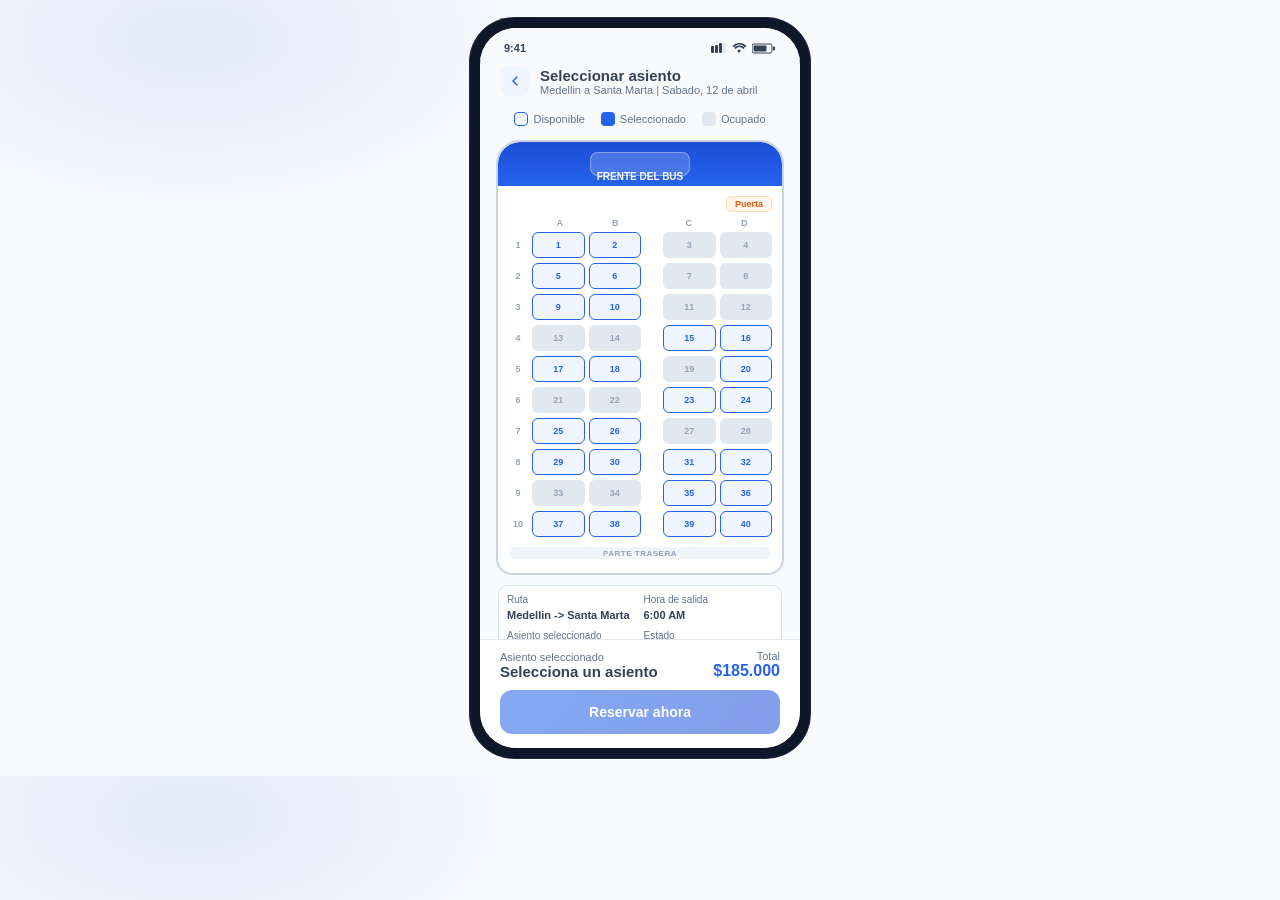
==== ruteo_seleccion_asientos_mockup.html @ 03ab04a1 "v1" ====
<!DOCTYPE html>
<html lang="es">
<head>
  <meta charset="UTF-8">
  <meta name="viewport" content="width=device-width, initial-scale=1.0">
  <title>Ruteo - Seleccion de asientos</title>
  <style>
    :root {
      --bg: #f8fafc;
      --panel: #ffffff;
      --line: #cbd5e1;
      --text: #334155;
      --muted: #64748b;
      --brand: #2563eb;
      --brand-soft: #eff6ff;
      --occupied: #e2e8f0;
      --success: #0f9c5a;
      --warn: #ea580c;
    }

    * {
      box-sizing: border-box;
    }

    body {
      margin: 0;
      font-family: "Segoe UI Variable Text", "Trebuchet MS", sans-serif;
      background: radial-gradient(500px 260px at 15% 5%, rgba(37, 99, 235, 0.11), transparent 70%), var(--bg);
      color: var(--text);
      display: flex;
      justify-content: center;
      padding: 18px 12px;
    }

    .phone {
      width: min(340px, 100%);
      background: #0f172a;
      border-radius: 44px;
      padding: 10px;
      box-shadow: 0 0 0 1px #1e293b;
    }

    .screen {
      background: var(--bg);
      border-radius: 36px;
      overflow: hidden;
      height: 720px;
      position: relative;
      display: flex;
      flex-direction: column;
    }

    .status {
      background: var(--bg);
      display: flex;
      justify-content: space-between;
      align-items: center;
      padding: 14px 24px 6px;
      flex-shrink: 0;
      font-size: 11px;
      font-weight: 600;
      color: var(--text);
    }

    .status-icons {
      display: flex;
      gap: 5px;
      align-items: center;
    }

    .header {
      padding: 6px 20px 12px;
      flex-shrink: 0;
    }

    .header-row {
      display: flex;
      align-items: center;
      gap: 10px;
      margin-bottom: 4px;
    }

    .back {
      width: 30px;
      height: 30px;
      background: var(--brand-soft);
      border-radius: 9px;
      display: grid;
      place-items: center;
    }

    .title {
      font-size: 15px;
      font-weight: 600;
      margin: 0;
      color: var(--text);
    }

    .subtitle {
      font-size: 11px;
      color: var(--muted);
      margin: 0;
    }

    .scroll {
      flex: 1;
      overflow-y: auto;
      overflow-x: hidden;
      padding-bottom: 106px;
    }

    .legend {
      display: flex;
      justify-content: center;
      gap: 16px;
      margin: 0 20px 14px;
      flex-wrap: wrap;
    }

    .legend-item {
      display: flex;
      align-items: center;
      gap: 5px;
      font-size: 11px;
      color: var(--muted);
    }

    .dot {
      width: 14px;
      height: 14px;
      border-radius: 4px;
    }

    .dot.available {
      background: var(--brand-soft);
      border: 1.5px solid var(--brand);
    }

    .dot.selected {
      background: var(--brand);
    }

    .dot.occupied {
      background: var(--occupied);
    }

    .bus-wrap {
      margin: 0 16px;
    }

    .bus {
      background: var(--panel);
      border: 2px solid var(--line);
      border-radius: 24px 24px 16px 16px;
      padding: 0 0 14px;
      position: relative;
      overflow: hidden;
    }

    .bus-front {
      background: linear-gradient(180deg, #1d4ed8 0%, #2563eb 100%);
      height: 44px;
      border-radius: 22px 22px 0 0;
      display: flex;
      align-items: center;
      justify-content: center;
      position: relative;
      margin-bottom: 10px;
    }

    .windshield {
      background: rgba(255, 255, 255, 0.18);
      border-radius: 8px;
      width: 100px;
      height: 24px;
      border: 1.5px solid rgba(255, 255, 255, 0.35);
    }

    .bus-front small {
      font-size: 10px;
      color: #fff;
      font-weight: 600;
      position: absolute;
      bottom: 4px;
      left: 50%;
      transform: translateX(-50%);
      white-space: nowrap;
    }

    .door {
      display: flex;
      justify-content: flex-end;
      padding: 0 10px 6px;
    }

    .door span {
      background: #fff7ed;
      border: 1px solid #fed7aa;
      border-radius: 6px;
      padding: 2px 8px;
      font-size: 9px;
      color: var(--warn);
      font-weight: 600;
    }

    .grid-wrap {
      padding: 0 10px;
    }

    .labels,
    .seat-row {
      display: grid;
      grid-template-columns: 20px 1fr 1fr 14px 1fr 1fr;
      gap: 4px;
      align-items: center;
    }

    .labels {
      margin-bottom: 4px;
      padding: 0 2px;
      font-size: 9px;
      color: #94a3b8;
      font-weight: 600;
      text-align: center;
    }

    .seat-row {
      margin-bottom: 5px;
    }

    .row-number {
      font-size: 9px;
      color: #94a3b8;
      text-align: center;
      font-weight: 600;
    }

    .seat {
      border-radius: 6px;
      height: 26px;
      display: flex;
      align-items: center;
      justify-content: center;
      font-size: 9px;
      font-weight: 700;
      border: 1.5px solid transparent;
      transition: transform 160ms ease, box-shadow 180ms ease, background 180ms ease;
      user-select: none;
    }

    .seat.available {
      background: var(--brand-soft);
      border-color: var(--brand);
      color: var(--brand);
      cursor: pointer;
    }

    .seat.available:hover {
      transform: translateY(-1px);
      box-shadow: 0 5px 10px rgba(37, 99, 235, 0.18);
    }

    .seat.occupied {
      background: var(--occupied);
      color: #94a3b8;
      cursor: not-allowed;
    }

    .seat.selected {
      background: var(--brand);
      color: #fff;
      box-shadow: 0 0 0 2px #bfdbfe;
      transform: scale(1.03);
    }

    .rear {
      margin: 10px 12px 0;
      background: #f1f5f9;
      border-radius: 8px;
      height: 12px;
      display: grid;
      place-items: center;
      font-size: 8px;
      color: #94a3b8;
      font-weight: 600;
      letter-spacing: 0.5px;
    }

    .meta {
      display: grid;
      gap: 8px;
      margin-top: 10px;
      padding: 0 2px;
    }

    .meta-row {
      border: 1px solid #d8e5ef;
      border-radius: 10px;
      background: #fff;
      padding: 8px;
      display: grid;
      grid-template-columns: repeat(2, minmax(0, 1fr));
      gap: 7px;
    }

    .meta-item span {
      font-size: 10px;
      color: var(--muted);
      display: block;
    }

    .meta-item strong {
      font-size: 11px;
      color: var(--text);
    }

    .hint {
      min-height: 18px;
      font-size: 11px;
      color: #2563eb;
      text-align: center;
      font-weight: 600;
      transition: opacity 180ms ease;
    }

    .hint.error {
      color: #b45309;
    }

    .bottom {
      position: absolute;
      bottom: 0;
      left: 0;
      right: 0;
      background: #fff;
      border-top: 1px solid #e2e8f0;
      padding: 10px 20px 14px;
      border-radius: 0 0 36px 36px;
      z-index: 4;
    }

    .bottom-info {
      display: flex;
      align-items: center;
      justify-content: space-between;
      margin-bottom: 10px;
      gap: 8px;
    }

    .bottom-info p {
      margin: 0;
    }

    .label {
      font-size: 11px;
      color: var(--muted);
    }

    .seat-value {
      font-size: 15px;
      font-weight: 600;
      color: var(--text);
    }

    .seat-value em {
      color: var(--brand);
      font-style: normal;
    }

    .price {
      font-size: 16px;
      font-weight: 700;
      color: var(--brand);
    }

    .reserve-btn {
      width: 100%;
      border: 0;
      border-radius: 12px;
      height: 44px;
      display: flex;
      align-items: center;
      justify-content: center;
      gap: 8px;
      font-size: 14px;
      font-weight: 700;
      color: #fff;
      background: linear-gradient(130deg, #2563eb, #1d4ed8);
      cursor: pointer;
      transition: transform 160ms ease, box-shadow 180ms ease, opacity 180ms ease;
      box-shadow: 0 10px 18px rgba(37, 99, 235, 0.28);
    }

    .reserve-btn:hover:enabled {
      transform: translateY(-1px);
    }

    .reserve-btn:disabled {
      opacity: 0.55;
      cursor: not-allowed;
      box-shadow: none;
    }

    .reserve-btn.loading {
      pointer-events: none;
    }

    .spinner {
      width: 14px;
      height: 14px;
      border-radius: 50%;
      border: 2px solid rgba(255, 255, 255, 0.35);
      border-top-color: #fff;
      animation: spin 720ms linear infinite;
    }

    .overlay {
      position: absolute;
      inset: 54px 8px 92px;
      border-radius: 24px;
      display: none;
      align-items: center;
      justify-content: center;
      text-align: center;
      padding: 16px;
      z-index: 6;
    }

    .overlay.show {
      display: flex;
    }

    .overlay.processing {
      background: rgba(15, 23, 42, 0.72);
      color: #ecf7ff;
      border: 1px solid rgba(177, 211, 233, 0.48);
    }

    .overlay.success {
      background: rgba(8, 46, 31, 0.88);
      color: #ebfff4;
      border: 1px solid rgba(128, 230, 181, 0.58);
    }

    .overlay-card {
      max-width: 230px;
      display: grid;
      gap: 8px;
      justify-items: center;
    }

    .check {
      width: 34px;
      height: 34px;
      border-radius: 50%;
      background: rgba(107, 245, 174, 0.22);
      border: 1px solid rgba(145, 255, 198, 0.7);
      display: grid;
      place-items: center;
    }

    .check svg {
      width: 18px;
      height: 18px;
      display: block;
    }

    .disclaimer {
      font-size: 11px;
      line-height: 1.4;
      color: #d4fbe6;
      border: 1px solid rgba(150, 238, 194, 0.36);
      background: rgba(9, 68, 43, 0.4);
      border-radius: 10px;
      padding: 7px 8px;
    }

    .overlay h4 {
      margin: 0;
      font-size: 16px;
    }

    .overlay p {
      margin: 0;
      font-size: 12px;
      line-height: 1.5;
    }

    .overlay small {
      font-size: 11px;
      opacity: 0.88;
    }

    .success-actions {
      margin-top: 4px;
      display: flex;
      gap: 8px;
      justify-content: center;
      flex-wrap: wrap;
    }

    .ghost-btn {
      border: 1px solid rgba(192, 245, 216, 0.56);
      background: rgba(255, 255, 255, 0.08);
      color: #ecfff4;
      border-radius: 999px;
      font-size: 11px;
      font-weight: 700;
      padding: 6px 10px;
      cursor: pointer;
    }

    .pay-btn {
      border: 1px solid rgba(173, 243, 208, 0.62);
      background: linear-gradient(120deg, #2dc47f, #1fa064);
      color: #ffffff;
      border-radius: 999px;
      font-size: 11px;
      font-weight: 700;
      padding: 6px 12px;
      cursor: pointer;
      box-shadow: 0 8px 16px rgba(22, 136, 84, 0.34);
    }

    .home-indicator {
      position: absolute;
      bottom: 4px;
      left: 50%;
      transform: translateX(-50%);
      width: 80px;
      height: 3px;
      background: #334155;
      border-radius: 4px;
      opacity: 0.2;
    }

    @keyframes spin {
      to {
        transform: rotate(360deg);
      }
    }

    @media (max-width: 400px) {
      .screen {
        height: 680px;
      }

      .meta-row {
        grid-template-columns: 1fr;
      }
    }
  </style>
</head>
<body>
  <div class="phone">
    <div class="screen">
      <div class="status">
        <span>9:41</span>
        <div class="status-icons">
          <svg width="15" height="10" viewBox="0 0 15 10"><rect x="0" y="3" width="3" height="7" rx="1" fill="#334155"/><rect x="4" y="2" width="3" height="8" rx="1" fill="#334155"/><rect x="8" y="0" width="3" height="10" rx="1" fill="#334155"/><rect x="12" y="0" width="3" height="10" rx="1" fill="#E2E8F0"/></svg>
          <svg width="16" height="10" viewBox="0 0 16 10"><path d="M8 1.5C10.5 1.5 12.7 2.6 14.2 4.3L15.5 3C13.7 1.1 11.2 0 8.5 0 5.8 0 3.3 1.1 1.5 3L2.8 4.3C4.3 2.6 6.3 1.5 8 1.5Z" fill="#334155"/><path d="M8 4C9.8 4 11.4 4.8 12.5 6L13.8 4.7C12.4 3.3 10.5 2.5 8.5 2.5 6.5 2.5 4.6 3.3 3.2 4.7L4.5 6C5.6 4.8 7.2 4 8 4Z" fill="#334155"/><circle cx="8" cy="8" r="1.5" fill="#334155"/></svg>
          <svg width="24" height="11" viewBox="0 0 24 11"><rect x="0" y="1" width="20" height="9" rx="2" stroke="#334155" stroke-width="1" fill="none"/><rect x="1.5" y="2.5" width="13" height="6" rx="1" fill="#334155"/><rect x="21" y="3.5" width="2" height="4" rx="1" fill="#334155"/></svg>
        </div>
      </div>

      <div class="header">
        <div class="header-row">
          <div class="back" aria-hidden="true">
            <svg width="14" height="14" viewBox="0 0 14 14" fill="none"><path d="M9 11L5 7l4-4" stroke="#2563EB" stroke-width="1.5" stroke-linecap="round" stroke-linejoin="round"/></svg>
          </div>
          <div>
            <p class="title">Seleccionar asiento</p>
            <p class="subtitle">Medellin a Santa Marta | Sabado, 12 de abril</p>
          </div>
        </div>
      </div>

      <div class="scroll">
        <div class="legend" aria-label="Leyenda de estados">
          <div class="legend-item"><span class="dot available"></span><span>Disponible</span></div>
          <div class="legend-item"><span class="dot selected"></span><span>Seleccionado</span></div>
          <div class="legend-item"><span class="dot occupied"></span><span>Ocupado</span></div>
        </div>

        <div class="bus-wrap">
          <div class="bus">
            <div class="bus-front">
              <div class="windshield"></div>
              <small>FRENTE DEL BUS</small>
            </div>

            <div class="door"><span>Puerta</span></div>

            <div class="grid-wrap">
              <div class="labels">
                <div></div><div>A</div><div>B</div><div></div><div>C</div><div>D</div>
              </div>
              <div id="seatRows"></div>
            </div>

            <div class="rear">PARTE TRASERA</div>
          </div>

          <div class="meta">
            <div class="meta-row">
              <div class="meta-item"><span>Ruta</span><strong>Medellin -> Santa Marta</strong></div>
              <div class="meta-item"><span>Hora de salida</span><strong>6:00 AM</strong></div>
              <div class="meta-item"><span>Asiento seleccionado</span><strong id="selectedMeta">Ninguno</strong></div>
              <div class="meta-item"><span>Estado</span><strong id="statusMeta">Pendiente de reserva</strong></div>
            </div>
            <p class="hint" id="seatHint">Selecciona un asiento para continuar</p>
          </div>
        </div>
      </div>

      <div class="overlay processing" id="processingLayer" aria-live="polite">
        <div class="overlay-card">
          <div class="spinner" aria-hidden="true"></div>
          <h4>Procesando reserva...</h4>
          <p>Confirmando asiento y preparando paso de pago.</p>
          <small id="processingSeat"></small>
        </div>
      </div>

      <div class="overlay success" id="successLayer" aria-live="polite">
        <div class="overlay-card">
          <div class="check" aria-hidden="true">
            <svg viewBox="0 0 20 20" fill="none" xmlns="http://www.w3.org/2000/svg">
              <circle cx="10" cy="10" r="9" fill="rgba(31, 160, 100, 0.3)" stroke="rgba(184, 255, 216, 0.9)"/>
              <path d="M5 10.4L8.3 13.5L15 6.9" stroke="#E8FFF3" stroke-width="2" stroke-linecap="round" stroke-linejoin="round"/>
            </svg>
          </div>
          <h4>Has reservado este asiento</h4>
          <p id="successSeat"></p>
          <p>Ahora procede a realizar el pago para completar tu reserva.</p>
          <p class="disclaimer">Reserva temporal activa por 10 minutos. Si no se completa el pago en ese tiempo, el asiento se libera automaticamente.</p>
          <div class="success-actions">
            <button class="pay-btn" id="goPayNow" type="button">Ir a pagar ahora</button>
            <button class="ghost-btn" id="resetAfterSuccess" type="button">Elegir otro asiento</button>
          </div>
        </div>
      </div>

      <div class="bottom">
        <div class="bottom-info">
          <div>
            <p class="label">Asiento seleccionado</p>
            <p class="seat-value" id="bottomSeatText">Selecciona un asiento</p>
          </div>
          <div style="text-align: right;">
            <p class="label">Total</p>
            <p class="price">$185.000</p>
          </div>
        </div>
        <button class="reserve-btn" id="reserveBtn" type="button" disabled>Reservar ahora</button>
      </div>

      <div class="home-indicator" aria-hidden="true"></div>
    </div>
  </div>

  <script>
    const occupiedSeats = new Set([3, 4, 7, 8, 11, 12, 13, 14, 19, 21, 22, 27, 28, 33, 34]);
    const letters = ["A", "B", "C", "D"];

    const seatRows = document.getElementById("seatRows");
    const reserveBtn = document.getElementById("reserveBtn");
    const bottomSeatText = document.getElementById("bottomSeatText");
    const selectedMeta = document.getElementById("selectedMeta");
    const statusMeta = document.getElementById("statusMeta");
    const seatHint = document.getElementById("seatHint");
    const processingLayer = document.getElementById("processingLayer");
    const successLayer = document.getElementById("successLayer");
    const processingSeat = document.getElementById("processingSeat");
    const successSeat = document.getElementById("successSeat");
    const goPayNow = document.getElementById("goPayNow");
    const resetAfterSuccess = document.getElementById("resetAfterSuccess");

    let selectedSeatEl = null;
    let selectedSeatData = null;
    let reserveTimer = null;

    function buildSeatCode(row, col) {
      return row + letters[col - 1];
    }

    function showHint(message, type) {
      seatHint.textContent = message;
      seatHint.classList.toggle("error", type === "error");
    }

    function setSelectedSeat(seatEl) {
      if (selectedSeatEl) selectedSeatEl.classList.remove("selected");
      selectedSeatEl = seatEl;
      selectedSeatEl.classList.add("selected");

      selectedSeatData = {
        number: Number(seatEl.dataset.number),
        row: Number(seatEl.dataset.row),
        column: Number(seatEl.dataset.column),
        code: seatEl.dataset.code
      };

      selectedMeta.textContent = selectedSeatData.code + " (Asiento " + selectedSeatData.number + ")";
      statusMeta.textContent = "Listo para reservar";
      bottomSeatText.innerHTML = "Asiento <em>" + selectedSeatData.code + "</em>";
      reserveBtn.disabled = false;
      showHint("Asiento seleccionado: " + selectedSeatData.code, "ok");
    }

    function clearSelection() {
      if (selectedSeatEl) selectedSeatEl.classList.remove("selected");
      selectedSeatEl = null;
      selectedSeatData = null;
      selectedMeta.textContent = "Ninguno";
      statusMeta.textContent = "Pendiente de reserva";
      bottomSeatText.textContent = "Selecciona un asiento";
      reserveBtn.disabled = true;
      reserveBtn.classList.remove("loading");
      reserveBtn.textContent = "Reservar ahora";
      showHint("Selecciona un asiento para continuar", "ok");
    }

    function buildSeats() {
      let number = 1;
      for (let row = 1; row <= 10; row += 1) {
        const rowEl = document.createElement("div");
        rowEl.className = "seat-row";

        const rowNumber = document.createElement("div");
        rowNumber.className = "row-number";
        rowNumber.textContent = String(row);
        rowEl.appendChild(rowNumber);

        for (let col = 1; col <= 4; col += 1) {
          const seat = document.createElement("button");
          seat.type = "button";
          seat.className = "seat";
          seat.dataset.number = String(number);
          seat.dataset.row = String(row);
          seat.dataset.column = String(col);
          seat.dataset.code = buildSeatCode(row, col);
          seat.textContent = String(number);

          if (occupiedSeats.has(number)) {
            seat.classList.add("occupied");
            seat.setAttribute("aria-label", "Asiento " + number + " ocupado");
          } else {
            seat.classList.add("available");
            seat.setAttribute("aria-label", "Asiento " + number + " disponible");
          }

          seat.addEventListener("click", () => {
            if (seat.classList.contains("occupied")) {
              showHint("Este asiento ya no esta disponible", "error");
              return;
            }
            if (processingLayer.classList.contains("show")) return;
            if (successLayer.classList.contains("show")) return;
            setSelectedSeat(seat);
          });

          rowEl.appendChild(seat);

          if (col === 2) {
            rowEl.appendChild(document.createElement("div"));
          }

          number += 1;
        }

        seatRows.appendChild(rowEl);
      }
    }

    function showProcessing() {
      if (!selectedSeatData) return;
      processingSeat.textContent = "Asiento elegido: " + selectedSeatData.code;
      processingLayer.classList.add("show");
      reserveBtn.classList.add("loading");
      reserveBtn.disabled = true;
      reserveBtn.innerHTML = "<span class=\"spinner\"></span>Procesando reserva...";
      statusMeta.textContent = "Procesando reserva";
    }

    function showSuccess() {
      processingLayer.classList.remove("show");
      successLayer.classList.add("show");
      successSeat.textContent = "Asiento reservado: " + selectedSeatData.code;
      statusMeta.textContent = "Reserva temporal generada";
      reserveBtn.classList.remove("loading");
      reserveBtn.textContent = "Reserva confirmada";
      showHint("Reserva temporal generada con exito", "ok");
    }

    function reserveSeat() {
      if (!selectedSeatData) return;
      clearTimeout(reserveTimer);
      showProcessing();
      reserveTimer = setTimeout(showSuccess, 2300);
    }

    function restartSimulation() {
      clearTimeout(reserveTimer);
      processingLayer.classList.remove("show");
      successLayer.classList.remove("show");
      clearSelection();
    }

    function goToPayment() {
      if (!selectedSeatData) return;
      statusMeta.textContent = "Paso de pago en curso";
      showHint("Continua con el pago: tienes 10 minutos para completar la reserva", "ok");
    }

    reserveBtn.addEventListener("click", reserveSeat);
    goPayNow.addEventListener("click", goToPayment);
    resetAfterSuccess.addEventListener("click", restartSimulation);

    buildSeats();
    clearSelection();
  </script>
</body>
</html>
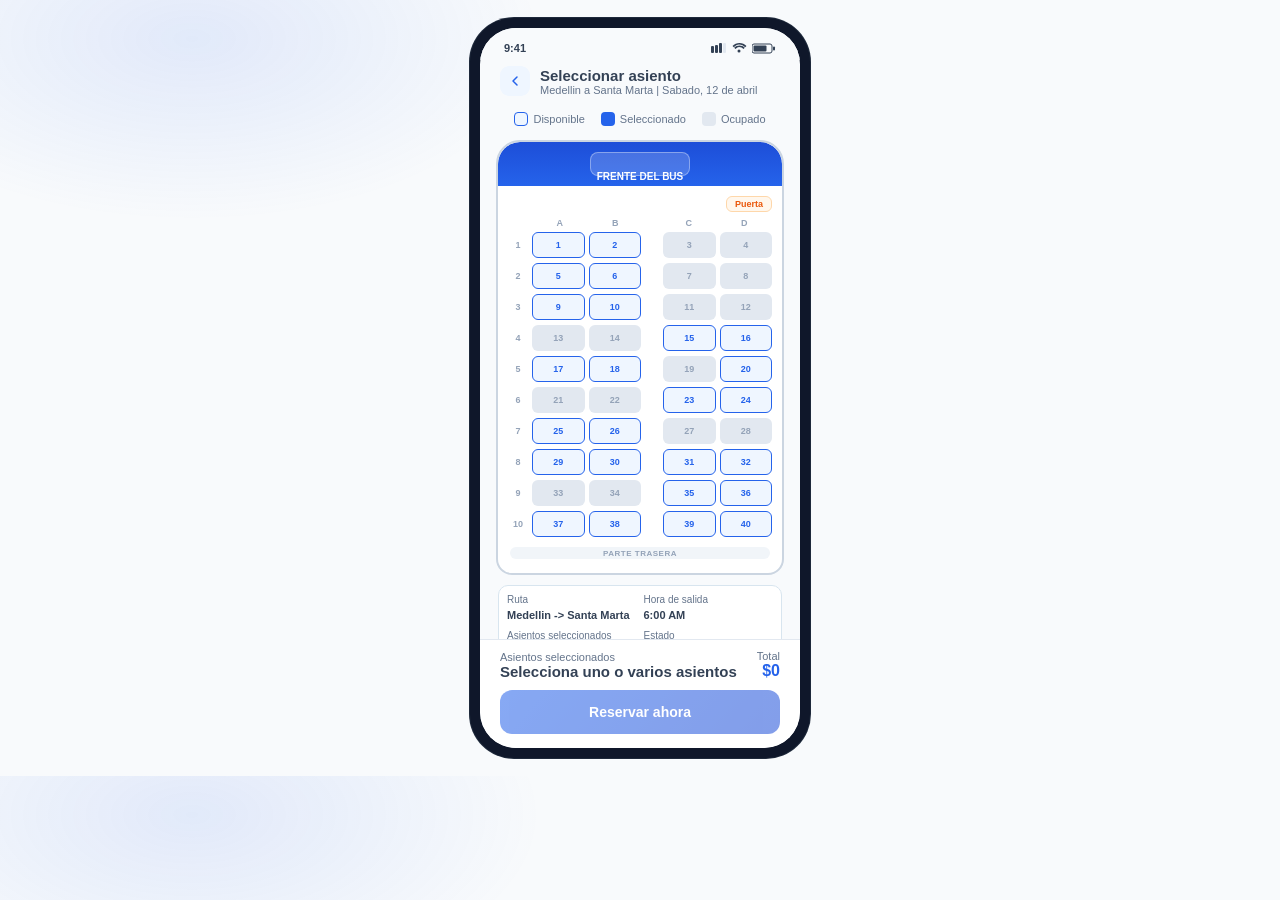
==== commit 5111a230: "v2" ====
--- a/ruteo_seleccion_asientos_mockup.html
+++ b/ruteo_seleccion_asientos_mockup.html
@@ -605,10 +605,10 @@
             <div class="meta-row">
               <div class="meta-item"><span>Ruta</span><strong>Medellin -> Santa Marta</strong></div>
               <div class="meta-item"><span>Hora de salida</span><strong>6:00 AM</strong></div>
-              <div class="meta-item"><span>Asiento seleccionado</span><strong id="selectedMeta">Ninguno</strong></div>
+              <div class="meta-item"><span>Asientos seleccionados</span><strong id="selectedMeta">Ninguno</strong></div>
               <div class="meta-item"><span>Estado</span><strong id="statusMeta">Pendiente de reserva</strong></div>
             </div>
-            <p class="hint" id="seatHint">Selecciona un asiento para continuar</p>
+            <p class="hint" id="seatHint">Selecciona uno o varios asientos para continuar</p>
           </div>
         </div>
       </div>
@@ -644,12 +644,12 @@
       <div class="bottom">
         <div class="bottom-info">
           <div>
-            <p class="label">Asiento seleccionado</p>
-            <p class="seat-value" id="bottomSeatText">Selecciona un asiento</p>
+            <p class="label">Asientos seleccionados</p>
+            <p class="seat-value" id="bottomSeatText">Selecciona uno o varios asientos</p>
           </div>
           <div style="text-align: right;">
             <p class="label">Total</p>
-            <p class="price">$185.000</p>
+            <p class="price" id="totalPrice">$0</p>
           </div>
         </div>
         <button class="reserve-btn" id="reserveBtn" type="button" disabled>Reservar ahora</button>
@@ -676,8 +676,10 @@
     const goPayNow = document.getElementById("goPayNow");
     const resetAfterSuccess = document.getElementById("resetAfterSuccess");
 
-    let selectedSeatEl = null;
-    let selectedSeatData = null;
+    const totalPrice = document.getElementById("totalPrice");
+
+    const BASE_PRICE = 185000;
+    const selectedSeats = new Map();
     let reserveTimer = null;
 
     function buildSeatCode(row, col) {
@@ -689,36 +691,73 @@
       seatHint.classList.toggle("error", type === "error");
     }
 
-    function setSelectedSeat(seatEl) {
-      if (selectedSeatEl) selectedSeatEl.classList.remove("selected");
-      selectedSeatEl = seatEl;
-      selectedSeatEl.classList.add("selected");
-
-      selectedSeatData = {
-        number: Number(seatEl.dataset.number),
-        row: Number(seatEl.dataset.row),
-        column: Number(seatEl.dataset.column),
-        code: seatEl.dataset.code
-      };
-
-      selectedMeta.textContent = selectedSeatData.code + " (Asiento " + selectedSeatData.number + ")";
+    function formatCOP(value) {
+      return "$" + value.toLocaleString("es-CO");
+    }
+
+    function getSelectedSeatList() {
+      return [...selectedSeats.values()].sort((a, b) => a.number - b.number);
+    }
+
+    function updateSelectionUI() {
+      const list = getSelectedSeatList();
+      const count = list.length;
+
+      if (count === 0) {
+        selectedMeta.textContent = "Ninguno";
+        statusMeta.textContent = "Pendiente de reserva";
+        bottomSeatText.textContent = "Selecciona uno o varios asientos";
+        reserveBtn.disabled = true;
+        reserveBtn.classList.remove("loading");
+        reserveBtn.textContent = "Reservar ahora";
+        totalPrice.textContent = "$0";
+        showHint("Selecciona uno o varios asientos para continuar", "ok");
+        return;
+      }
+
+      const codes = list.map((seat) => seat.code);
+      const total = BASE_PRICE * count;
+
+      selectedMeta.textContent = codes.join(", ");
       statusMeta.textContent = "Listo para reservar";
-      bottomSeatText.innerHTML = "Asiento <em>" + selectedSeatData.code + "</em>";
+      bottomSeatText.innerHTML = count === 1
+        ? "Asiento <em>" + codes[0] + "</em>"
+        : "Asientos <em>" + codes.join(", ") + "</em>";
+
+      totalPrice.textContent = formatCOP(total);
       reserveBtn.disabled = false;
-      showHint("Asiento seleccionado: " + selectedSeatData.code, "ok");
+      showHint(
+        (count === 1 ? "1 asiento seleccionado" : String(count) + " asientos seleccionados") + ": " + codes.join(", "),
+        "ok"
+      );
+    }
+
+    function toggleSeatSelection(seatEl) {
+      const code = seatEl.dataset.code;
+
+      if (selectedSeats.has(code)) {
+        selectedSeats.delete(code);
+        seatEl.classList.remove("selected");
+      } else {
+        const seatData = {
+          number: Number(seatEl.dataset.number),
+          row: Number(seatEl.dataset.row),
+          column: Number(seatEl.dataset.column),
+          code: code
+        };
+        selectedSeats.set(code, seatData);
+        seatEl.classList.add("selected");
+      }
+
+      updateSelectionUI();
     }
 
     function clearSelection() {
-      if (selectedSeatEl) selectedSeatEl.classList.remove("selected");
-      selectedSeatEl = null;
-      selectedSeatData = null;
-      selectedMeta.textContent = "Ninguno";
-      statusMeta.textContent = "Pendiente de reserva";
-      bottomSeatText.textContent = "Selecciona un asiento";
-      reserveBtn.disabled = true;
-      reserveBtn.classList.remove("loading");
-      reserveBtn.textContent = "Reservar ahora";
-      showHint("Selecciona un asiento para continuar", "ok");
+      selectedSeats.clear();
+      document.querySelectorAll(".seat.selected").forEach((seat) => {
+        seat.classList.remove("selected");
+      });
+      updateSelectionUI();
     }
 
     function buildSeats() {
@@ -757,7 +796,7 @@
             }
             if (processingLayer.classList.contains("show")) return;
             if (successLayer.classList.contains("show")) return;
-            setSelectedSeat(seat);
+            toggleSeatSelection(seat);
           });
 
           rowEl.appendChild(seat);
@@ -774,8 +813,12 @@
     }
 
     function showProcessing() {
-      if (!selectedSeatData) return;
-      processingSeat.textContent = "Asiento elegido: " + selectedSeatData.code;
+      const list = getSelectedSeatList();
+      if (list.length === 0) return;
+
+      const codes = list.map((seat) => seat.code);
+      processingSeat.textContent =
+        (codes.length === 1 ? "Asiento elegido: " : "Asientos elegidos: ") + codes.join(", ");
       processingLayer.classList.add("show");
       reserveBtn.classList.add("loading");
       reserveBtn.disabled = true;
@@ -784,9 +827,12 @@
     }
 
     function showSuccess() {
+      const list = getSelectedSeatList();
+      const codes = list.map((seat) => seat.code);
       processingLayer.classList.remove("show");
       successLayer.classList.add("show");
-      successSeat.textContent = "Asiento reservado: " + selectedSeatData.code;
+      successSeat.textContent =
+        (codes.length === 1 ? "Asiento reservado: " : "Asientos reservados: ") + codes.join(", ");
       statusMeta.textContent = "Reserva temporal generada";
       reserveBtn.classList.remove("loading");
       reserveBtn.textContent = "Reserva confirmada";
@@ -794,7 +840,7 @@
     }
 
     function reserveSeat() {
-      if (!selectedSeatData) return;
+      if (selectedSeats.size === 0) return;
       clearTimeout(reserveTimer);
       showProcessing();
       reserveTimer = setTimeout(showSuccess, 2300);
@@ -804,11 +850,13 @@
       clearTimeout(reserveTimer);
       processingLayer.classList.remove("show");
       successLayer.classList.remove("show");
-      clearSelection();
+      reserveBtn.classList.remove("loading");
+      reserveBtn.textContent = "Reservar ahora";
+      updateSelectionUI();
     }
 
     function goToPayment() {
-      if (!selectedSeatData) return;
+      if (selectedSeats.size === 0) return;
       statusMeta.textContent = "Paso de pago en curso";
       showHint("Continua con el pago: tienes 10 minutos para completar la reserva", "ok");
     }
